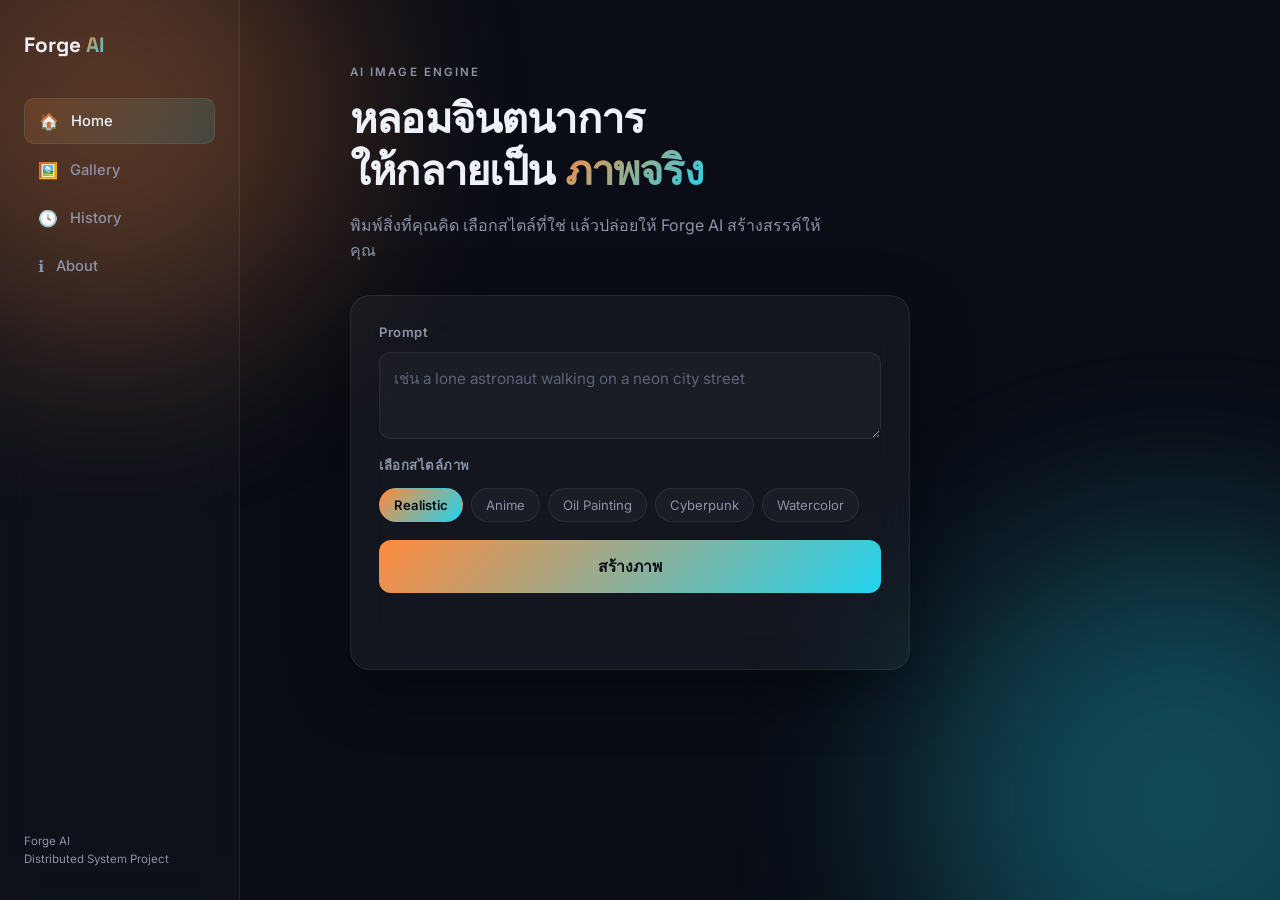
==== frontend/home.html @ dd1c0579 "feat: แยกเป็น multi-page (home, gallery, history, about) (#2)" ====
<!DOCTYPE html>
<html lang="th">
<head>
  <meta charset="UTF-8">
  <meta name="viewport" content="width=device-width, initial-scale=1.0">
  <title>Home — Forge AI</title>
  <link rel="preconnect" href="https://fonts.googleapis.com">
  <link href="https://fonts.googleapis.com/css2?family=Space+Grotesk:wght@400;500;600;700&family=Inter:wght@400;500;600&display=swap" rel="stylesheet">
  <link rel="stylesheet" href="style.css">
</head>
<body>

  <div class="glow-orb glow-orb-1"></div>
  <div class="glow-orb glow-orb-2"></div>

  <div class="layout">

    <aside class="sidebar">
      <a href="home.html" class="logo">Forge <span class="grad-text">AI</span></a>
      <nav class="side-nav">
        <a href="home.html" class="nav-item active"><span class="nav-icon">🏠</span> Home</a>
        <a href="gallery.html" class="nav-item"><span class="nav-icon">🖼️</span> Gallery</a>
        <a href="history.html" class="nav-item"><span class="nav-icon">🕓</span> History</a>
        <a href="about.html" class="nav-item"><span class="nav-icon">ℹ️</span> About</a>
      </nav>
      <p class="sidebar-footer">Forge AI<br>Distributed System Project</p>
    </aside>

    <main class="main-content">
      <div class="container">
        <header class="hero">
          <span class="eyebrow">AI IMAGE ENGINE</span>
          <h1>หลอมจินตนาการ<br>ให้กลายเป็น <span class="grad-text">ภาพจริง</span></h1>
          <p class="subtitle">พิมพ์สิ่งที่คุณคิด เลือกสไตล์ที่ใช่ แล้วปล่อยให้ Forge AI สร้างสรรค์ให้คุณ</p>
        </header>

        <section class="panel">
          <form id="generate-form">
            <label for="prompt">Prompt</label>
            <textarea
              id="prompt"
              name="prompt"
              rows="3"
              placeholder="เช่น a lone astronaut walking on a neon city street"
              required
            ></textarea>

            <label class="style-label">เลือกสไตล์ภาพ</label>
            <div class="style-grid" id="style-grid">
              <button type="button" class="style-chip active" data-style="realistic">Realistic</button>
              <button type="button" class="style-chip" data-style="anime">Anime</button>
              <button type="button" class="style-chip" data-style="oil-painting">Oil Painting</button>
              <button type="button" class="style-chip" data-style="cyberpunk">Cyberpunk</button>
              <button type="button" class="style-chip" data-style="watercolor">Watercolor</button>
            </div>

            <button type="submit" id="submit-btn">
              <span class="btn-text">สร้างภาพ</span>
              <span class="btn-spinner"></span>
            </button>
          </form>

          <p id="status"></p>

          <div id="result">
            <img id="result-image" src="" alt="ผลลัพธ์ภาพ AI">
            <div id="result-actions">
              <button id="save-btn" type="button">💾 บันทึกลง Gallery</button>
            </div>
          </div>
        </section>
      </div>
    </main>
  </div>

  <script src="script.js"></script>
</body>
</html>
---- frontend/style.css ----
* {
  box-sizing: border-box;
  margin: 0;
  padding: 0;
}

:root {
  --bg: #0a0d16;
  --panel: rgba(255, 255, 255, 0.04);
  --panel-border: rgba(255, 255, 255, 0.08);
  --amber: #ff8a3d;
  --cyan: #22d3ee;
  --text: #eef1f7;
  --text-dim: #8b93a7;
  --sidebar-width: 240px;
}

html { scroll-behavior: smooth; }

body {
  font-family: 'Inter', system-ui, sans-serif;
  background: var(--bg);
  color: var(--text);
  overflow-x: hidden;
  position: relative;
}

.container { max-width: 900px; margin: 0 auto; padding: 0 40px; }

.glow-orb {
  position: fixed;
  border-radius: 50%;
  filter: blur(100px);
  opacity: 0.3;
  z-index: 0;
  pointer-events: none;
}
.glow-orb-1 { width: 460px; height: 460px; background: var(--amber); top: -120px; left: -120px; animation: drift1 14s ease-in-out infinite; }
.glow-orb-2 { width: 520px; height: 520px; background: var(--cyan); bottom: -160px; right: -160px; animation: drift2 16s ease-in-out infinite; }
@keyframes drift1 { 0%,100% { transform: translate(0,0);} 50% { transform: translate(60px,40px);} }
@keyframes drift2 { 0%,100% { transform: translate(0,0);} 50% { transform: translate(-50px,-30px);} }

.layout {
  display: flex;
  min-height: 100vh;
  position: relative;
  z-index: 1;
}

.sidebar {
  width: var(--sidebar-width);
  flex-shrink: 0;
  position: sticky;
  top: 0;
  height: 100vh;
  display: flex;
  flex-direction: column;
  padding: 32px 24px;
  border-right: 1px solid var(--panel-border);
  background: rgba(255, 255, 255, 0.02);
  backdrop-filter: blur(16px);
  -webkit-backdrop-filter: blur(16px);
}

.logo {
  font-family: 'Space Grotesk', sans-serif;
  font-weight: 700;
  font-size: 1.3rem;
  color: var(--text);
  text-decoration: none;
  margin-bottom: 40px;
  display: inline-block;
}

.grad-text {
  background: linear-gradient(135deg, var(--amber), var(--cyan));
  -webkit-background-clip: text;
  background-clip: text;
  color: transparent;
}

.side-nav { display: flex; flex-direction: column; gap: 4px; }

.nav-item {
  display: flex;
  align-items: center;
  gap: 12px;
  padding: 12px 14px;
  border-radius: 10px;
  color: var(--text-dim);
  text-decoration: none;
  font-size: 0.92rem;
  font-weight: 500;
  transition: all 0.2s;
}
.nav-item:hover { background: rgba(255, 255, 255, 0.05); color: var(--text); }
.nav-item.active {
  background: linear-gradient(135deg, rgba(255,138,61,0.15), rgba(34,211,238,0.15));
  color: var(--text);
  border: 1px solid var(--panel-border);
}
.nav-icon { font-size: 1rem; }

.sidebar-footer { margin-top: auto; font-size: 0.72rem; color: var(--text-dim); line-height: 1.5; }

.main-content { flex: 1; min-width: 0; padding: 60px 0; }

.section-title { font-family: 'Space Grotesk', sans-serif; font-size: 1.8rem; font-weight: 700; margin-bottom: 8px; }
.section-subtitle { color: var(--text-dim); margin-bottom: 28px; }

.hero { margin-bottom: 32px; animation: fadeUp 0.8s ease both; }

.eyebrow {
  display: inline-block;
  font-size: 0.72rem;
  letter-spacing: 0.18em;
  color: var(--text-dim);
  font-weight: 600;
  margin-bottom: 14px;
}

h1 {
  font-family: 'Space Grotesk', sans-serif;
  font-size: clamp(1.8rem, 4vw, 2.6rem);
  font-weight: 700;
  letter-spacing: -0.02em;
  line-height: 1.25;
}

.subtitle { margin-top: 16px; color: var(--text-dim); font-size: 1rem; max-width: 480px; }

.panel {
  max-width: 560px;
  background: var(--panel);
  border: 1px solid var(--panel-border);
  backdrop-filter: blur(20px);
  -webkit-backdrop-filter: blur(20px);
  border-radius: 20px;
  padding: 28px;
  box-shadow: 0 20px 60px rgba(0, 0, 0, 0.4);
  animation: fadeUp 0.8s ease 0.15s both;
}

form { display: flex; flex-direction: column; gap: 12px; }

label { font-size: 0.82rem; font-weight: 600; color: var(--text-dim); letter-spacing: 0.04em; }
.style-label { margin-top: 4px; }

textarea {
  background: rgba(255, 255, 255, 0.03);
  border: 1px solid var(--panel-border);
  border-radius: 12px;
  padding: 14px;
  color: var(--text);
  font-family: inherit;
  font-size: 0.95rem;
  resize: vertical;
  transition: border-color 0.25s, box-shadow 0.25s;
}
textarea::placeholder { color: #5c6478; }
textarea:focus {
  outline: none;
  border-color: var(--cyan);
  box-shadow: 0 0 0 4px rgba(34, 211, 238, 0.12);
}

.style-grid { display: flex; flex-wrap: wrap; gap: 8px; }

.style-chip {
  padding: 8px 14px;
  border-radius: 999px;
  border: 1px solid var(--panel-border);
  background: rgba(255, 255, 255, 0.03);
  color: var(--text-dim);
  font-size: 0.82rem;
  font-family: inherit;
  cursor: pointer;
  transition: all 0.2s;
}
.style-chip:hover { border-color: var(--cyan); color: var(--text); }
.style-chip.active {
  background: linear-gradient(135deg, var(--amber), var(--cyan));
  color: #0a0d16;
  border-color: transparent;
  font-weight: 600;
}

button[type="submit"] {
  position: relative;
  padding: 14px;
  border: none;
  border-radius: 12px;
  background: linear-gradient(135deg, var(--amber), var(--cyan));
  color: #0a0d16;
  font-family: 'Space Grotesk', sans-serif;
  font-weight: 700;
  font-size: 0.98rem;
  cursor: pointer;
  transition: transform 0.15s, box-shadow 0.25s;
  display: flex;
  align-items: center;
  justify-content: center;
  gap: 10px;
  margin-top: 6px;
}
button[type="submit"]:hover:not(:disabled) { transform: translateY(-1px); box-shadow: 0 8px 24px rgba(255, 138, 61, 0.3); }
button:disabled { opacity: 0.7; cursor: not-allowed; }

.btn-spinner {
  display: none;
  width: 16px; height: 16px;
  border: 2px solid rgba(10, 13, 22, 0.3);
  border-top-color: #0a0d16;
  border-radius: 50%;
  animation: spin 0.7s linear infinite;
}
button.loading .btn-text { opacity: 0.6; }
button.loading .btn-spinner { display: inline-block; }
@keyframes spin { to { transform: rotate(360deg); } }

#status { margin-top: 14px; font-size: 0.85rem; color: var(--text-dim); min-height: 1.2em; }
#status.error { color: #f87171; }
#status.success { color: var(--cyan); }

#result { margin-top: 18px; }
#result-image {
  display: none;
  width: 100%;
  border-radius: 14px;
  opacity: 0;
  transform: scale(0.97);
  transition: opacity 0.5s ease, transform 0.5s ease;
}
#result-image.show { display: block; opacity: 1; transform: scale(1); }

#result-actions { display: none; margin-top: 12px; }
#result-actions.show { display: block; }

#save-btn {
  padding: 10px 18px;
  border-radius: 10px;
  border: 1px solid var(--panel-border);
  background: rgba(255, 255, 255, 0.04);
  color: var(--text);
  font-family: inherit;
  font-size: 0.85rem;
  cursor: pointer;
  transition: all 0.2s;
}
#save-btn:hover { border-color: var(--cyan); }

.gallery-grid { display: grid; grid-template-columns: repeat(auto-fill, minmax(200px, 1fr)); gap: 16px; }

.gallery-item {
  border-radius: 14px;
  overflow: hidden;
  border: 1px solid var(--panel-border);
  background: var(--panel);
  animation: fadeUp 0.5s ease both;
}
.gallery-item img { width: 100%; aspect-ratio: 1/1; object-fit: cover; display: block; }
.gallery-item .caption {
  padding: 10px 12px;
  font-size: 0.78rem;
  color: var(--text-dim);
  white-space: nowrap;
  overflow: hidden;
  text-overflow: ellipsis;
}

.history-list { display: flex; flex-direction: column; gap: 10px; }
.history-item {
  padding: 14px 18px;
  border-radius: 12px;
  border: 1px solid var(--panel-border);
  background: var(--panel);
  display: flex;
  justify-content: space-between;
  gap: 12px;
  font-size: 0.88rem;
}
.history-item .h-style { color: var(--cyan); font-size: 0.75rem; white-space: nowrap; }

.empty-state {
  color: var(--text-dim);
  font-size: 0.9rem;
  padding: 24px;
  text-align: center;
  border: 1px dashed var(--panel-border);
  border-radius: 12px;
  grid-column: 1 / -1;
}

.about-text { max-width: 640px; color: var(--text-dim); line-height: 1.7; }

@keyframes fadeUp {
  from { opacity: 0; transform: translateY(16px); }
  to { opacity: 1; transform: translateY(0); }
}

@media (prefers-reduced-motion: reduce) {
  .glow-orb, .hero, .panel, #result-image, .gallery-item {
    animation: none !important;
    transition: none !important;
  }
}

@media (max-width: 768px) {
  .layout { flex-direction: column; }
  .sidebar {
    width: 100%;
    height: auto;
    position: sticky;
    flex-direction: row;
    align-items: center;
    padding: 16px 20px;
    gap: 16px;
  }
  .logo { margin-bottom: 0; }
  .side-nav { flex-direction: row; overflow-x: auto; gap: 4px; }
  .nav-item { padding: 8px 12px; font-size: 0.8rem; white-space: nowrap; }
  .sidebar-footer { display: none; }
  .container { padding: 0 20px; }
}
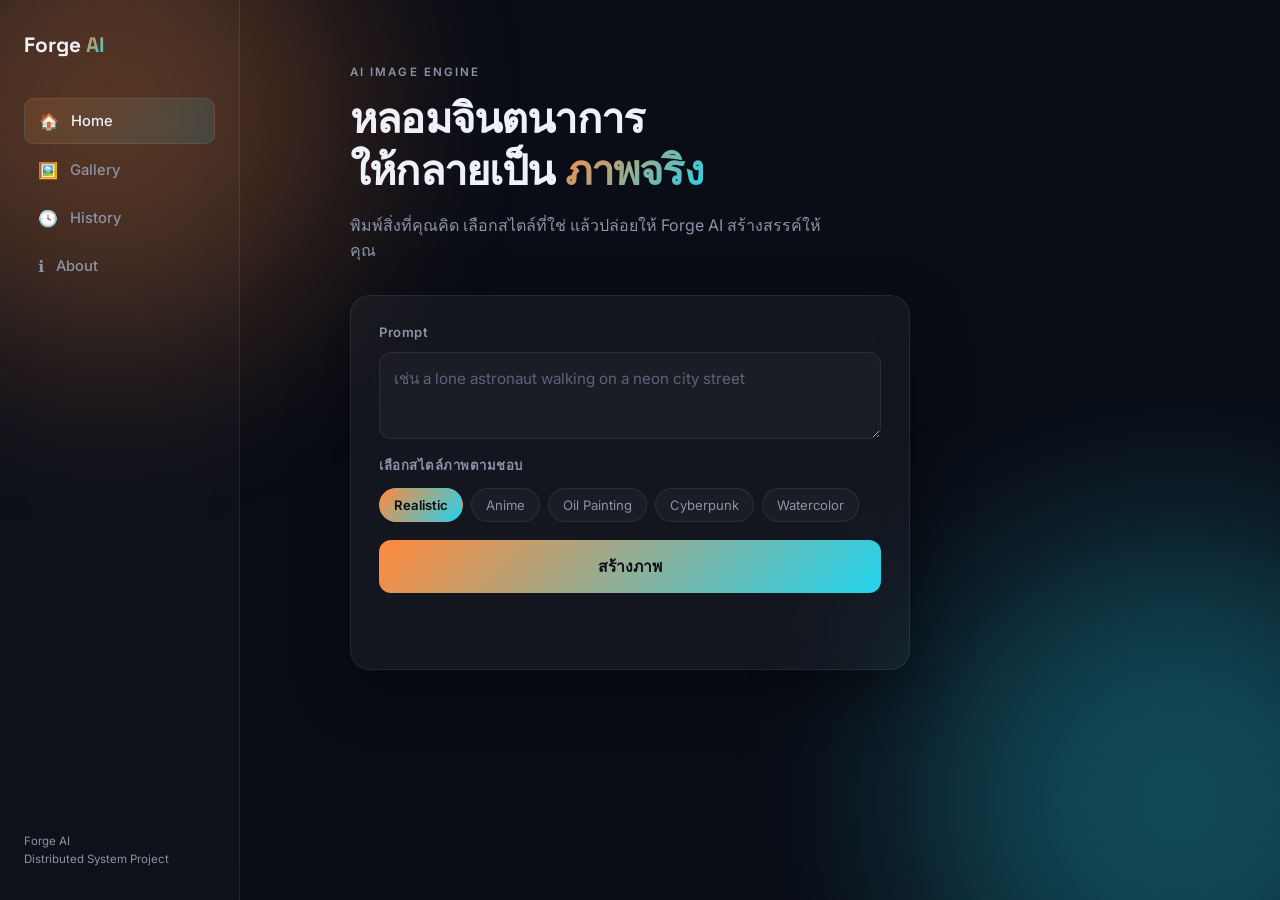
==== commit c3174014: "เปลี่ยข้อมูล" ====
--- a/frontend/home.html
+++ b/frontend/home.html
@@ -45,7 +45,7 @@
               required
             ></textarea>
 
-            <label class="style-label">เลือกสไตล์ภาพ</label>
+            <label class="style-label">เลือกสไตล์ภาพตามชอบ</label>
             <div class="style-grid" id="style-grid">
               <button type="button" class="style-chip active" data-style="realistic">Realistic</button>
               <button type="button" class="style-chip" data-style="anime">Anime</button>
